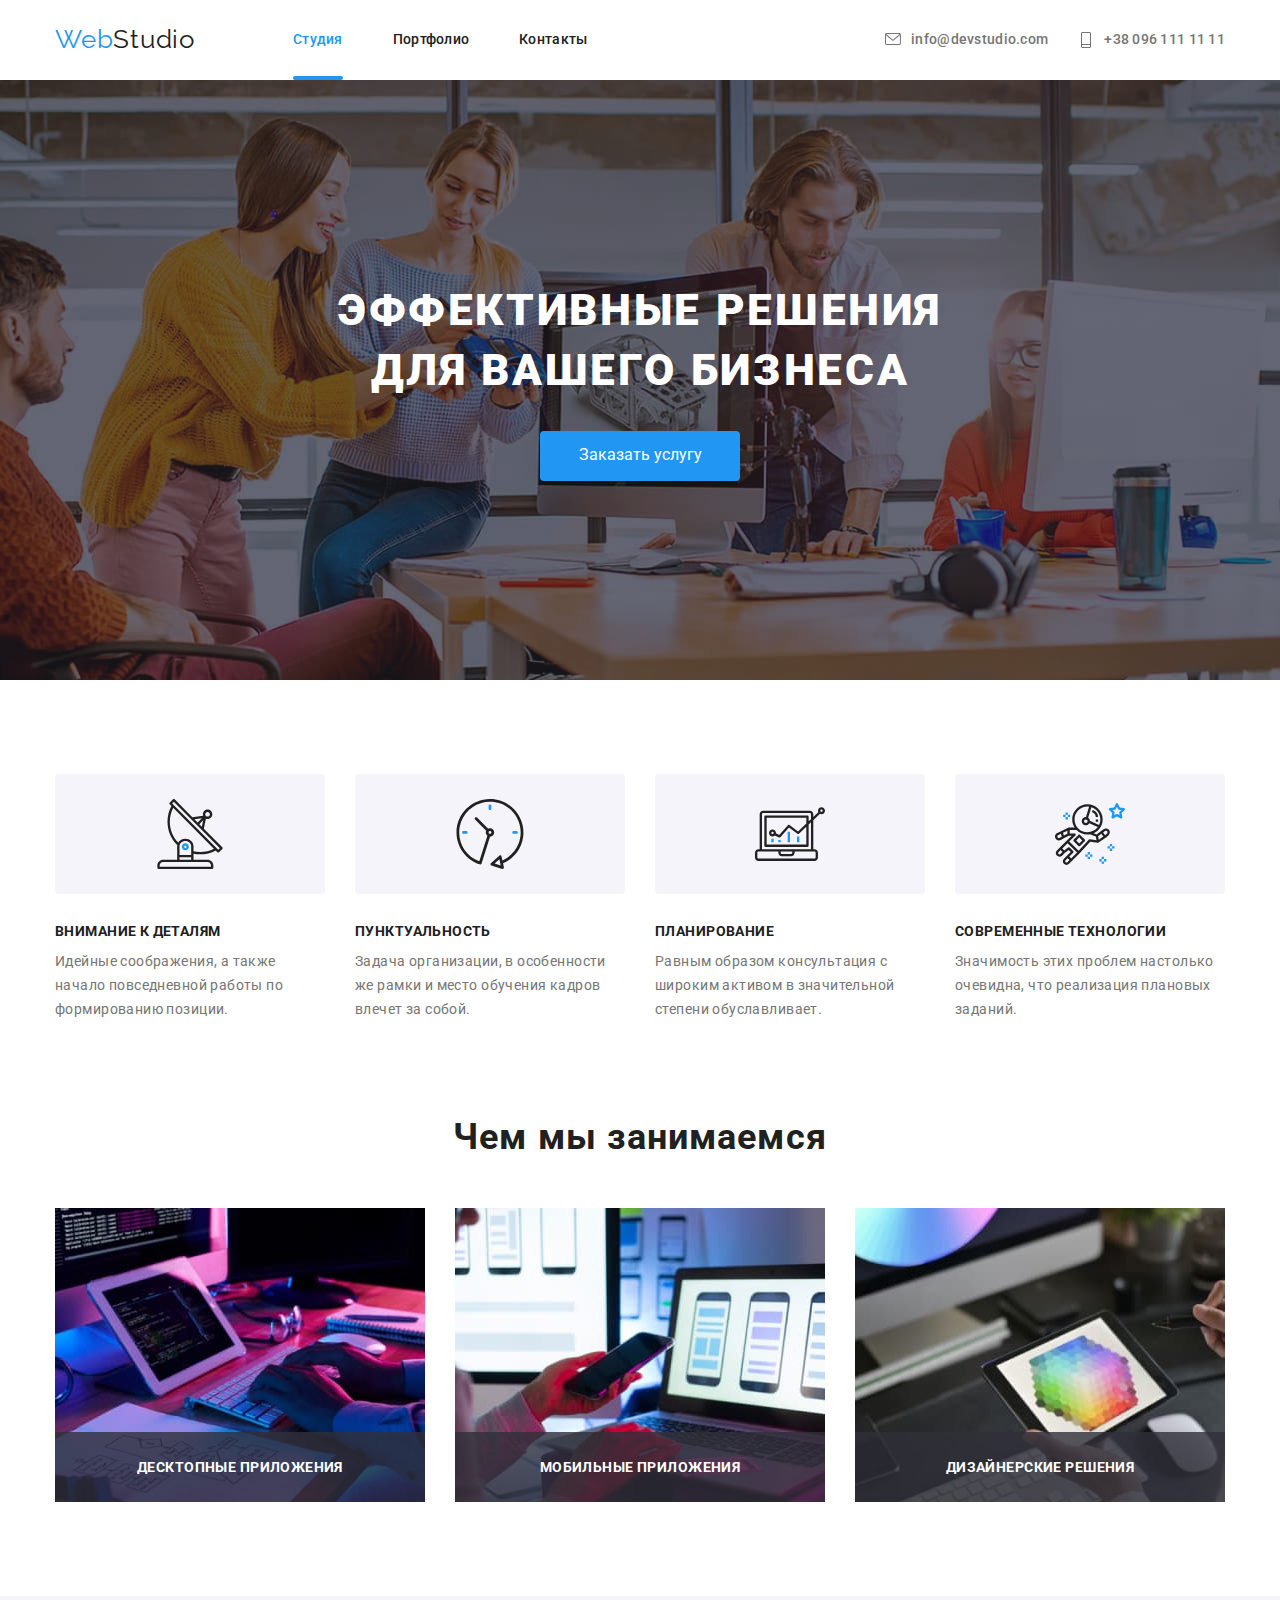
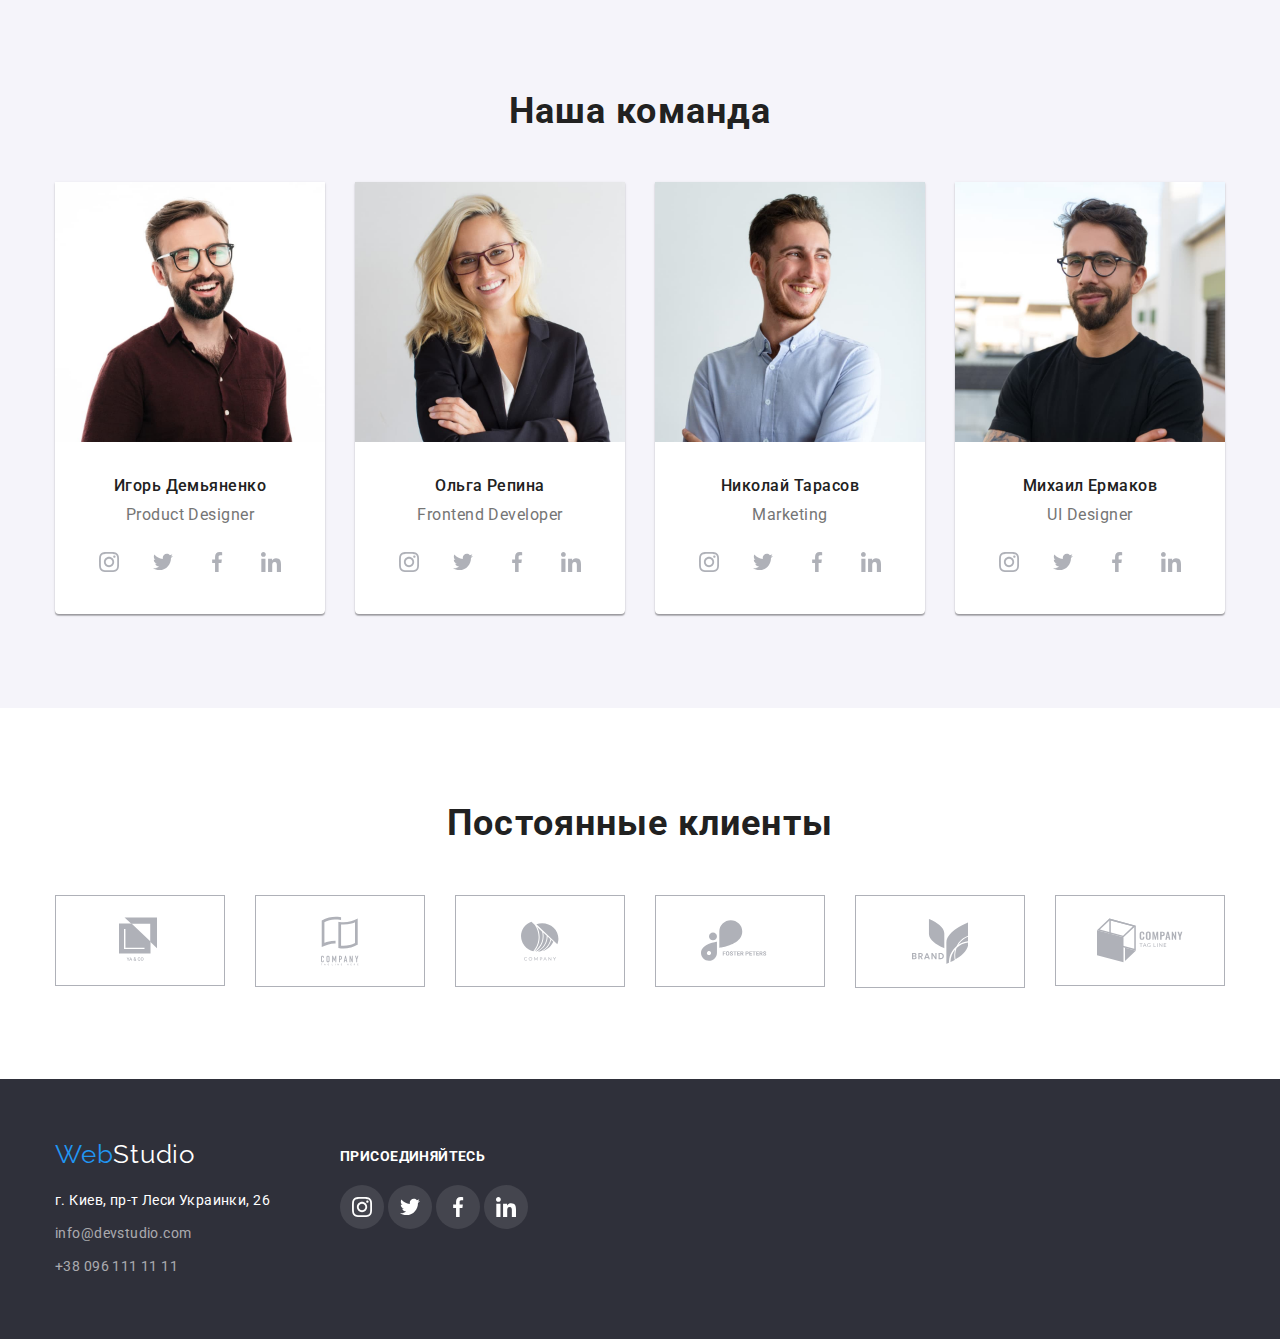
==== index.html @ 0e8fe19c "Начало." ====
<!DOCTYPE html>
<html lang="ru">
    <head>
        <meta charset="UTF-8">
        <meta name="viewport" content="width=device-width, initial-scale=1.0">
        <title>Document</title>
        <link rel="stylesheet" href="https://cdnjs.cloudflare.com/ajax/libs/modern-normalize/1.0.0/modern-normalize.min.css">
        <link rel="preconnect" href="https://fonts.gstatic.com">
        <link href="https://fonts.googleapis.com/css2?family=Raleway:wght@700&family=Roboto:wght@400;500;700;900&display=swap" rel="stylesheet">
        <link rel="stylesheet" href="css/style.css">
    </head>
    <body>
        <header class="header">
            <div class="container">
                <nav class="navigation">
                    <a class="logo" href="" lang="en">
                        <span class="start-logo">Web</span>Studio
                    </a>
                    <ul class="nav-list">
                        <li class="item"><a class="nav-page active" href="./index.html">Студия</a></li>
                        <li class="item"><a class="nav-page" href="./portfolio.html">Портфолио</a></li>
                        <li class="item"><a class="nav-page" href="">Контакты</a></li>
                    </ul>
                </nav>
                <div class="nav-contact">
                    <ul class="nav-list">
                        <li class="item-contact">
                            <a class="nav-page contact" href="mailto:info@devstudio.com">
                                <svg weight="16" height="12" class="contact-icon">
                                    <use href="./img/symbol-defs.svg#icon-email"></use>
                                </svg>
                                info@devstudio.com
                            </a>
                        </li>
                        <li class="item">
                            <a class="nav-page contact" href="tel:+380961111111">
                                <svg weight="10" height="16" class="contact-icon">
                                    <use href="./img/symbol-defs.svg#icon-tell"></use>
                                </svg>
                                +38 096 111 11 11
                            </a>
                        </li>
                    </ul>
                </div>
            </div>   
        </header>

        <main>
            <!--Герой-->
            <div class="hero">
                <div class="overlay">
                    <section class="hero-section container" > 
                            <h1 class="hero-title">Эффективные решения для вашего бизнеса</h1>
                            <button type="button" class="hero-button" data-modal-open>Заказать услугу</button>
                    </section>
                </div>
            </div>

            <!--Особенности-->
            <section class="features">
                <div class="container">
                    <h2 class="features-title">Особенности</h2>
                    <ul class="features-list">
                        <li class="features-item">
                            <div class="features-icon">
                                <svg class="icon">
                                    <use href="./img/symbol-defs.svg#icon-antenna"></use>
                                </svg>
                            </div>
                            <h3 class="features-item-title">Внимание к деталям</h3>
                            <p class="features-item-text">Идейные соображения, а также начало повседневной работы по формированию позиции.</p>
                        </li>
                        <li class="features-item">
                            <div class="features-icon">
                                <svg class="icon">
                                    <use href="./img/symbol-defs.svg#icon-clock"></use>
                                </svg>
                            </div>
                            <h3 class="features-item-title">Пунктуальность</h3>
                            <p class="features-item-text">Задача организации, в особенности же рамки и место обучения кадров влечет за собой.</p>
                        </li>
                        <li class="features-item">
                            <div class="features-icon">
                                <svg class="icon">
                                    <use href="./img/symbol-defs.svg#icon-diagram"></use>
                                </svg>
                            </div>
                            <h3 class="features-item-title">Планирование</h3>
                            <p class="features-item-text">Равным образом консультация с широким активом в значительной степени обуславливает.</p>
                        </li>
                        <li class="features-item">
                            <div class="features-icon">
                                <svg class="icon">
                                    <use href="./img/symbol-defs.svg#icon-astronaut"></use>
                                </svg>
                            </div>
                            <h3 class="features-item-title">Современные технологии</h3>
                            <p class="features-item-text">Значимость этих проблем настолько очевидна, что реализация плановых заданий.</p>
                        </li>
                    </ul>
                </div>
            </section>

            <!--Чем мы занимаемся-->
            <section class="work">
                <div class="container">
                    <h2 class="work-title title">Чем мы занимаемся</h2>
                    <ul class="work-list">
                        <li class="work-img">
                           <div class="img-list">
                                <img class="img" src="./img/gadget.jpg" alt="Планшет с клавиатурой" width="370"/>
                                <h3 class="img-text">Десктопные приложения</h3>
                           </div>
                        </li>
                        <li class="work-img">
                            <div class="img-list">
                                <img class="img" src="./img/phone.jpg" alt="Телефон" width="370"/>
                                <h3 class="img-text">Мобильные приложения</h3>
                            </div>
                        </li>
                        <li class="work-img">
                            <div class="img-list">
                                <img class="img" src="./img/gadget2.jpg" alt="Планшет" width="370">
                                <h3 class="img-text">Дизайнерские решения</h3>
                            </div>
                        </li>
                    </ul>
                </div>
            </section>

            <!--Наша команда-->
            <section class="team">
                <div class="container">
                    <h2 class="team-title title">Наша команда</h2>
                    <ul class="team-list">
                        <li class="team-item">
                            <img src="./img/Product-Designer.jpg" alt="Игорь Демьяненко" width="270">
                            <h3 class="team-item-title">Игорь Демьяненко</h3>
                            <p class="team-item-text">Product Designer</p>
                            <ul class="social-list">
                                <li class="social-item">
                                    <a class="social-link" href="">
                                        <svg class="social">
                                            <use href="./img/symbol-defs.svg#icon-instagram"></use>
                                        </svg>
                                    </a>
                                </li>
                                <li class="social-item">
                                    <a class="social-link" href="">
                                        <svg class="social">
                                            <use href="./img/symbol-defs.svg#icon-twitter"></use>
                                        </svg>
                                    </a>
                                </li>
                                <li class="social-item">
                                    <a class="social-link" href="">
                                        <svg class="social">
                                            <use href="./img/symbol-defs.svg#icon-facebook"></use>
                                        </svg>
                                    </a>
                                </li>
                                <li class="social-item">
                                    <a class="social-link" href="">
                                        <svg class="social">
                                            <use href="./img/symbol-defs.svg#icon-linkedin"></use>
                                        </svg>
                                    </a>
                                </li>
                            </ul>
                        </li>
                        <li class="team-item">
                            <img src="./img/Developer.jpg" alt="Ольга Репина" width="270">
                            <h3 class="team-item-title">Ольга Репина</h3>
                            <p class="team-item-text">Frontend Developer</p>
                            <ul class="social-list">
                                <li class="social-item">
                                    <a class="social-link" href="">
                                        <svg class="social">
                                            <use href="./img/symbol-defs.svg#icon-instagram"></use>
                                        </svg>
                                    </a>
                                </li>
                                <li class="social-item">
                                    <a class="social-link" href="">
                                        <svg class="social">
                                            <use href="./img/symbol-defs.svg#icon-twitter"></use>
                                        </svg>
                                    </a>
                                </li>
                                <li class="social-item">
                                    <a class="social-link" href="">
                                        <svg class="social">
                                            <use href="./img/symbol-defs.svg#icon-facebook"></use>
                                        </svg>
                                    </a>
                                </li>
                                <li class="social-item">
                                    <a class="social-link" href="">
                                        <svg class="social">
                                            <use href="./img/symbol-defs.svg#icon-linkedin"></use>
                                        </svg>
                                    </a>
                                </li>
                            </ul>
                        </li>
                        <li class="team-item">
                            <img src="./img/marketing.jpg" alt="Николай Тарасов" width="270">
                            <h3 class="team-item-title">Николай Тарасов</h3>
                            <p class="team-item-text">Marketing</p>
                            <ul class="social-list">
                                <li class="social-item">
                                    <a class="social-link" href="">
                                        <svg class="social">
                                            <use href="./img/symbol-defs.svg#icon-instagram"></use>
                                        </svg>
                                    </a>
                                </li>
                                <li class="social-item">
                                    <a class="social-link" href="">
                                        <svg class="social">
                                            <use href="./img/symbol-defs.svg#icon-twitter"></use>
                                        </svg>
                                    </a>
                                </li>
                                <li class="social-item">
                                    <a class="social-link" href="">
                                        <svg class="social">
                                            <use href="./img/symbol-defs.svg#icon-facebook"></use>
                                        </svg>
                                    </a>
                                </li>
                                <li class="social-item">
                                    <a class="social-link" href="">
                                        <svg class="social">
                                            <use href="./img/symbol-defs.svg#icon-linkedin"></use>
                                        </svg>
                                    </a>
                                </li>
                            </ul>
                        </li>
                        <li class="team-item">
                            <img src="./img/UI-designer.jpg" alt="Михаил Ермаков" width="270">
                            <h3 class="team-item-title">Михаил Ермаков</h3>
                            <p class="team-item-text">UI Designer</p>
                            <ul class="social-list">
                                <li class="social-item">
                                    <a class="social-link" href="">
                                        <svg class="social">
                                            <use href="./img/symbol-defs.svg#icon-instagram"></use>
                                        </svg>
                                    </a>
                                </li>
                                <li class="social-item">
                                    <a class="social-link" href="">
                                        <svg class="social">
                                            <use href="./img/symbol-defs.svg#icon-twitter"></use>
                                        </svg>
                                    </a>
                                </li>
                                <li class="social-item">
                                    <a class="social-link" href="">
                                        <svg class="social">
                                            <use href="./img/symbol-defs.svg#icon-facebook"></use>
                                        </svg>
                                    </a>
                                </li>
                                <li class="social-item">
                                    <a class="social-link" href="">
                                        <svg class="social">
                                            <use href="./img/symbol-defs.svg#icon-linkedin"></use>
                                        </svg>
                                    </a>
                                </li>
                            </ul>
                        </li>
                    </ul>
                </div>
            </section>

            <!-- Наши клиенты-->
            <section class="client">
                <div class="container">
                    <h2 class="team-title title">Постоянные клиенты</h2>
                    <ul class="client-list">
                        <li class="client-item">
                            <a class="client-link ya-co" href="">
                                <svg weight="44.27" height="49.23" class="client-icon">
                                    <use href=./img/symbol-defs.svg#icon-ya-co>
                                    </use>
                                </svg>
                            </a>
                        </li>
                        <li class="client-item">
                            <a class="client-link tag-line" href="">
                                <svg weight="40" height="52" class="client-icon">
                                    <use href=./img/symbol-defs.svg#icon-tag-line>
                                    </use>
                                </svg>
                            </a>
                        </li>
                        <li class="client-item">
                            <a class="client-link company" href="">
                                <svg weight="41" height="42.6" class="client-icon">
                                    <use href=./img/symbol-defs.svg#icon-company>
                                    </use>
                                </svg>
                            </a>
                        </li>
                        <li class="client-item">
                            <a class="client-link foster-peters" href="">
                                <svg weight="79.66" height="42.02" class="client-icon">
                                    <use href=./img/symbol-defs.svg#icon-foster-peters>
                                    </use>
                                </svg>
                            </a>
                        </li>
                        <li class="client-item">
                            <a class="client-link brand" href="">
                                <svg weight="59" height="47" class="client-icon">
                                    <use href=./img/symbol-defs.svg#icon-brand>
                                    </use>
                                </svg>
                            </a>
                        </li>
                        <li class="client-item">
                            <a class="client-link teg-company" href="">
                                <svg weight="88.48" height="45.44" class="client-icon">
                                    <use href=./img/symbol-defs.svg#icon-teg-company>
                                    </use>
                                </svg>
                            </a>
                        </li>
                    </ul>
                </div>
            </section>
        </main>
        <footer class="footer">
            <div class="container">
                <div>
                    <a class="logo footer-logo" href="" lang="en">
                        <span class="start-logo">Web</span>Studio
                    </a>
                    <address class="address">
                        <p class="address-office">г. Киев, пр-т Леси Украинки, 26</p>
                        <p class="address-contact"><a href="mailto:info@devstudio.com">info@devstudio.com</a></p>
                        <p class="address-contact"><a href="tel:+380961111111">+38 096 111 11 11</a></p>
                    </address>
                </div>
                <div class="footer-social">
                    <h3 class="footer-title">присоединяйтесь</h3>
                    <ul>
                        <li class="social-item">
                            <a class="social-link footer-link" href="">
                                <svg class="social">
                                    <use href="./img/symbol-defs.svg#icon-instagram"></use>
                                </svg>
                            </a>
                        </li>
                        <li class="social-item">
                            <a class="social-link footer-link" href="">
                                <svg class="social">
                                    <use href="./img/symbol-defs.svg#icon-twitter"></use>
                                </svg>
                            </a>
                        </li>
                        <li class="social-item">
                            <a class="social-link footer-link" href="">
                                <svg class="social">
                                    <use href="./img/symbol-defs.svg#icon-facebook"></use>
                                </svg>
                            </a>
                        </li>
                        <li class="social-item">
                            <a class="social-link footer-link" href="">
                                <svg class="social">
                                    <use href="./img/symbol-defs.svg#icon-linkedin"></use>
                                </svg>
                            </a>
                        </li>
                    </ul>
                </div>
            </div>
        </footer>

        <!--Модальное окно-->
        <div class="backdrop is-hidden" data-modal>
            <div class="modal">
                <button class="button-modal" data-modal-close>
                    <svg class="button-img">
                        <use href="./img/symbol-defs.svg#icon-close"></use>
                    </svg>
                </button>
            </div>
        </div>

        <script src="./js/modal.js"></script>

    </body>
</html>
---- css/style.css ----
:root {
    --title-text-color: #212121;
    --main-text-color: #757575;
    --accent-color:  #2196F3;
    --main-white-color: #FFFFFF;
    --address-color: #2F303A;
    --background-icon: #F5F4FA;
    --color-icon: #AFB1B8;
    --animation-duration: 250ms;
    --animation-timing: cubic-bezier(0.4, 0, 0.2, 1);
}

body {
    font-family: Roboto, sans-serif;

    background-color: var(--main-white-color);
}

a {
    text-decoration: none;
}

li {
    list-style: none;
}

button {
    font-family: inherit;
}

ul {
    margin-top: 0;
    margin-bottom: 0;
    padding-left: 0;
}

h1,
h2,
h3,
p {
    margin-top: 0;
    margin-bottom: 0;
}


.container {
    width: 1200px;
    margin: 0 auto;
    padding: 0 15px;
}

/* Навигация*/


.header > .container {
    display: flex;
    align-items: center;
    padding-top: 24px;
    padding-bottom: 25px;
}

.navigation,
.nav-list {
    display: flex;
    align-items: center;

}

.portfolio {
    border-bottom: 1px solid #ECECEC;
}

.nav-list >.item:not(:last-child) {
    margin-right: 50px;
}

.nav-contact {
    margin-left: auto;
}

.item-contact{
    margin-right: 30px;
}

.logo {
    font-family: Raleway, sans-serif;
    font-size: 26px;
    line-height: 1.19;
    color: var(--title-text-color);
    width: 145px;
    height: 31px;

    letter-spacing: 0.03em;
    margin-right: 93px;
}

.start-logo {
    color: var(--accent-color);
}

.nav-page {
    position: relative;
    font-weight: 500;
    font-size: 14px;
    line-height: 1.14;
    letter-spacing: 0.02em;
    padding-top: 32px;
    padding-bottom: 32px;
    transition: color var(--animation-duration) var(--animation-timing);

    color: var(--title-text-color);

}

.nav-page:hover,
.nav-page:focus {
    color: var(--accent-color);
    
}

.active{
    color: var(--accent-color);
}

.active::after{
    display: block;
    position: absolute;
    content: "";
    width: 100%;
    height: 4px;
    border-radius: 2px;
    bottom: -0.5px;

    background-color: var(--accent-color);
}

.contact {
    display: flex;
    align-items: center;
    padding: 0;

    color: var(--main-text-color);
}

.contact-icon{
    width: 16px;
    margin-right: 10px;
    
    fill: currentColor
}

/* герой */

.hero-section{
    text-align: center;  
}

.hero .overlay{
    max-width: 1600px;
    height: 600px;
    margin: 0 auto;
    padding-top: 200px;
    background-color: #C4C4C4;
    background-image: linear-gradient(to right, rgba(47, 48, 58, 0.4), rgba(47, 48, 58, 0.4)), url(../img/hero-img\ .jpg);
    background-size: cover;
    background-position: center;
}

.hero > .container{
    text-align: center; 
}

.hero-title{
    width: 696px;
    font-weight: 900;
    font-size: 44px;
    line-height: 1.37;
    text-align: center;
    letter-spacing: 0.06em;
    margin: 0 auto;
    text-transform: uppercase;
    
    color: var(--main-white-color);
}

.hero-button{
    background: #2196F3;
    box-shadow: 0px 4px 4px rgba(0, 0, 0, 0.15);
    border-radius: 4px;
    width: 200px;
    height: 50px;
    padding: 10px 32px;
    margin-top: 30px;
    border: 0;
    cursor: pointer;

    color: var(--main-white-color);
}

/* особенности */

.features {
    padding-top: 94px;
    padding-bottom: 94px;
}

.features-list{
    display: flex;
}

.features-list >.features-item:not(:last-child){
    margin-right: 30px;
}

.features-item {
    width: 270px;
}

.features-title{
    position: absolute;
    clip: rect(0 0 0 0);
    width: 1px;
    height: 1px;
    margin: -1px;
}

.title{
    font-size: 36px;
    line-height: 1.17;
    text-align: center;
    letter-spacing: 0.03em;

    color: var(--title-text-color);
}

.features-item-title{
    font-weight: 700;
    font-size: 14px;
    line-height: 1.14;
    letter-spacing: 0.03em;
    text-transform: uppercase;
    padding-bottom: 10px;

    color: var(--title-text-color);
    
}

.features-item-text{
    font-size: 14px;
    line-height: 1.71;
    letter-spacing: 0.03em;

    color: var(--main-text-color);
}

.features-icon{
    display: flex;
    justify-content: center;
    align-items: center;
    height: 120px;
    background-color: var(--background-icon);
    margin-bottom: 30px;
    border-radius: 4px;
    
}

.icon{
    width: 70px;
    height: 70px;
}

/* Работа*/

.work {
    padding-bottom: 94px;
}

.work-list{
    display: flex;
}

.work-title {
    padding-bottom: 50px;
}

.work-img:not(:last-child){
    margin-right: 30px;
}

.img-list{
    position: relative;
}

.img{
    display: block;
}

.img-text{
    font-weight: 700;
    font-size: 14px;
    line-height: 16px;
    text-align: center;
    letter-spacing: 0.03em;
    text-transform: uppercase;
    padding: 27px 82px;
    margin: 0;
    width: 370px;
    
    color: var(--main-white-color);
    background: rgba(47, 48, 58, 0.8);

    position: absolute;
    bottom: 0;
}

/* команда */

.team{
    background-color: #F5F4FA;
    padding-top: 94px;
    padding-bottom: 94px;
}

.team-list {
    display: flex;
    padding-top: 50px;
}

.team-item {
    background-color: var(--main-white-color);
    box-shadow: 0px 1px 3px rgba(0, 0, 0, 0.12), 0px 1px 1px rgba(0, 0, 0, 0.14), 0px 2px 1px rgba(0, 0, 0, 0.2);
    border-radius: 0px 0px 4px 4px;
}

.team-item:not(:last-child){
    margin-right: 30px;
}


.team-item-title{
    font-weight: 500;
    font-size: 16px;
    line-height: 1.19;
    text-align: center;
    letter-spacing: 0.03em;
    padding-top: 30px;
    padding-bottom: 10px;

    color: var(--title-text-color);
}

.team-item-text{
    font-size: 16px;
    line-height: 1.19;
    text-align: center;
    letter-spacing: 0.03em;

    color: var(--main-text-color);
}

.social-list{
    display: flex;
    padding: 16px 32px 30px;
   
}

.social-item{
    display: inline-flex;
    width: 44px;
    height: 44px;
    border-radius: 50px;
    background-color: rgba(255, 255, 255, 0.1);
}

.social-list{
    display: flex;
    justify-content: space-between;
    align-items: center;
}


.social-link{
    padding: 12px;
    border-radius: 50px;
    color: var(--color-icon);
    transition-property: color, background-color var(--animation-duration) var(--animation-timing);
}

.social-link:hover,
.social-link:focus {
    color: var(--main-white-color);
    background-color: var(--accent-color);
    
}

.social{
    width: 20px;
    height: 20px;
    fill: currentColor;
}

/*Наши клиенты*/

.client{
    padding: 94px 0;
}

.client-list{
    display: flex;
    justify-content: space-between;
    margin-top: 50px;
}

.client-item{
   
    width: 170px;
    height: 90px;
}

.client-link{
    border: 1px solid var(--color-icon);
    color: var(--color-icon);
    display: flex;
    justify-content: center;
    align-items: center;
    transition-property: color, border-color var(--animation-duration) var(--animation-timing);
}

.client-link:hover,
.client-link:focus {
    color: var(--accent-color);
    border-color: var(--accent-color);
}

.client-icon{
    fill: currentColor;
}



.ya-co{
    padding: 20px 63px;
}

.tag-line{
    padding: 19px 65px;
}

.company{
    padding: 24px 65px;
}

.foster-peters{
    padding: 24px 45px;
}

.brand{
    padding: 22px 56px;
}

.teg-company{
    padding: 22px 41px;
}

/* адресс */

.footer{
    background-color: var(--address-color);
    padding-top: 60px;
    padding-bottom: 60px;
}

.footer > .container{
    display: flex;
}

.footer-logo{
    color: var(--main-white-color);
    margin: 0;
}

.address-office{
    font-style: normal;
    font-size: 14px;
    line-height: 1.71;
    letter-spacing: 0.03em;
    padding-top: 20px;

    color: var(--main-white-color);
}

.address-contact{
    padding-top: 9px;
}

.address-contact a{
    font-style: normal;
    font-size: 14px;
    line-height: 1.71;
    letter-spacing: 0.03em;

    color: rgba(255, 255, 255, 0.6);
}

.footer-social{
    padding-top: 10px;
    padding-left: 70px;
}

.footer-title{
    font-weight: 700;
    font-size: 14px;
    line-height: 1.14;
    letter-spacing: 0.03em;
    text-transform: uppercase;
    margin-bottom: 20px;

    color: var(--main-white-color);
}

.footer-link{
    color: var(--main-white-color);
}

/* портфолио*/

/*кнопки*/

.project-filter {
    padding-top: 100px;
    padding-bottom: 94px;
 }
   
 .filter-list {
     display: flex;
     justify-content: center;
     margin-bottom: 50px;
 }
 
 .filter-item:not(:last-child) {
     margin-right: 8px;
 }
 

.filter-button{
    font-weight: 500;
    font-size: 16px;
    line-height: 1.63;
    text-align: center;
    letter-spacing: 0.03em;
    cursor: pointer;

    background: #F5F4FA;
    border: 0;
    border-radius: 4px;
    padding: 6px 22px;
    transition: color, background-color, box-shadow var(--animation-duration) var(--animation-timing);
    color:var(--title-text-color);
}

.filter-button:hover,
.filter-button:focus{
    background-color: var(--accent-color);
    color: var(--main-white-color);
    box-shadow: 0px 3px 1px rgba(0, 0, 0, 0.1), 0px 1px 2px rgba(0, 0, 0, 0.08), 0px 2px 2px rgba(0, 0, 0, 0.12);
}

.filter-button:active{
    color: var(--main-white-color);
}

/*проекты*/

.project-list {
    display: flex;
    flex-wrap: wrap;  
}


.project-item {
    margin-right: 30px;
    margin-bottom: 30px;  
}

.project-item > a {
    display: block;
}

.project-item:nth-child(3n) {
    margin-right: 0;
}

.project-item:nth-last-child(-n+3) {
    margin-bottom: 0;
}

.project-link{
    transition: box-shadow var(--animation-duration) var(--animation-timing);
}

.project-link:hover,
.project-link:focus {
    box-shadow: 0px 1px 1px rgba(0, 0, 0, 0.12), 0px 4px 4px rgba(0, 0, 0, 0.06), 1px 4px 6px rgba(0, 0, 0, 0.16);   
}
.project-img{
    position: relative;
    overflow: hidden;
}

.project-img .overlay{
    position: absolute;
    left: 0;
    top: 0;
    width: 100%;
    height: 100%;

    background-color: rgba(33, 150, 243, 0.9);
    transform: translateY(100%);
    transition: transform var(--animation-duration) var(--animation-timing);
}

.overlay-text{
    padding: 63px 24px;
    font-size: 18px;
    line-height: 1.56;
    letter-spacing: 0.03em;
    color: #FFFFFF;
}

.project-link:hover .overlay,
.project-link:focus .overlay{
    transform: translateY(0);
}

.project-title{
    border-right: 1px solid #EEEEEE;
    border-left: 1px solid #EEEEEE;
    border-bottom: 1px solid #EEEEEE;
    padding-left: 24px;
    padding-right: 24px;
    padding-top: 20px;
    padding-bottom: 20px;
}

.project-item-title{
    font-weight: 700;
    font-size: 18px;
    line-height: 2.00;
    letter-spacing: 0.06em;
    margin-bottom: 4px;
    

    color: var(--title-text-color);
}

.project-item-text{
    font-size: 16px;
    line-height: 1.88;
    letter-spacing: 0.03em;

    color: var(--main-text-color);
}

.backdrop{
    position: fixed;
    top: 0;
    left: 0;
    width: 100%;
    height: 100%;
    background-color: rgba(0, 0, 0, 0.2);
}

.backdrop.is-hidden{
    opacity: 0;
    pointer-events: none;
}

.modal{
    position: absolute;
    top: 50%;
    left: 50%;
    transform: translate(-50%, -50%);

    width: 528px;
    height: 581px;

    background-color: var(--main-white-color);
    box-shadow: 0px 1px 3px rgba(0, 0, 0, 0.12), 0px 1px 1px rgba(0, 0, 0, 0.14), 0px 2px 1px rgba(0, 0, 0, 0.2);
    border-radius: 4px;
}

.button-modal{
    position: absolute;
    
    top: 8px;
    right: 8px;

    padding: 0;

    display: flex;
    justify-content: center;
    border: 1px solid rgba(0, 0, 0, 0.1);
    border-radius: 50%;

    color: #000000;
}

.button-modal:hover,
.button-modal:focus{
    background-color: var(--accent-color);
    color: var(--accent-color);
}

.button-img{
    width: 30px;
    height: 30px;

    fill: currentColor;
}
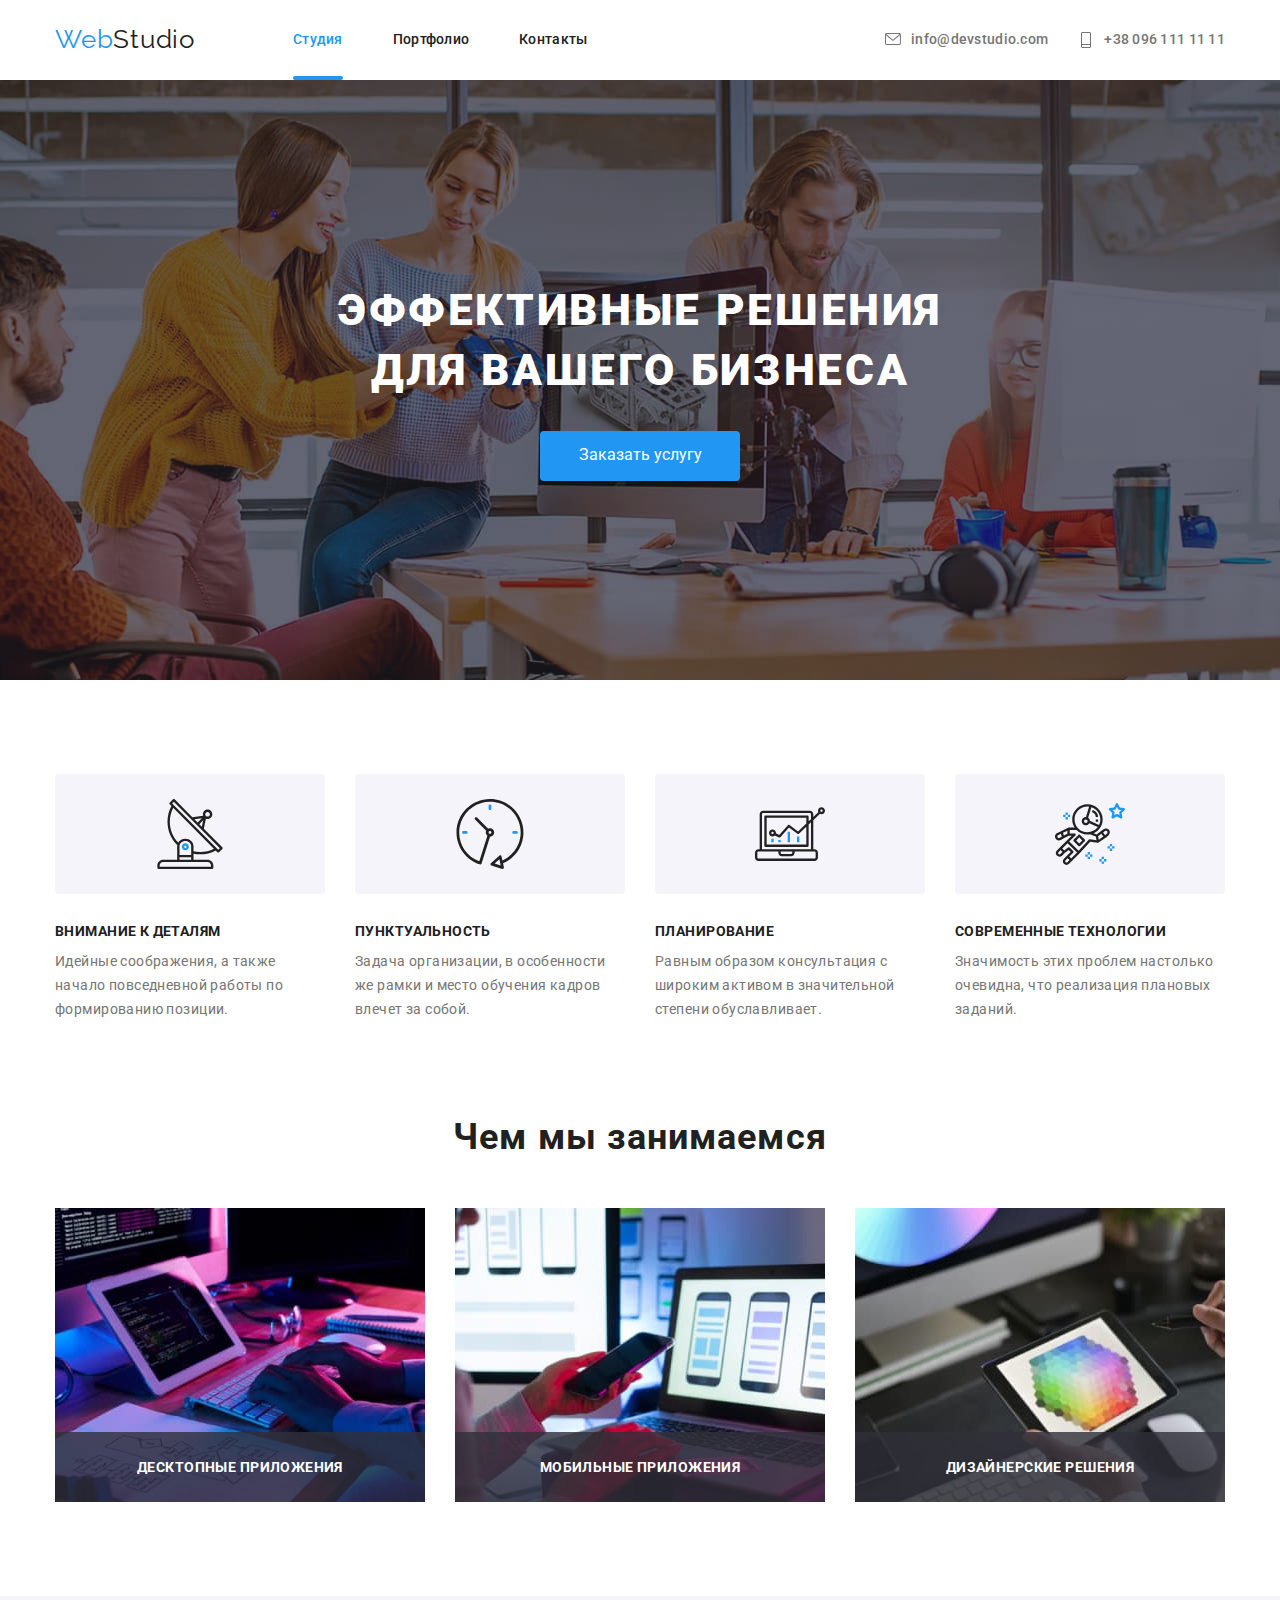
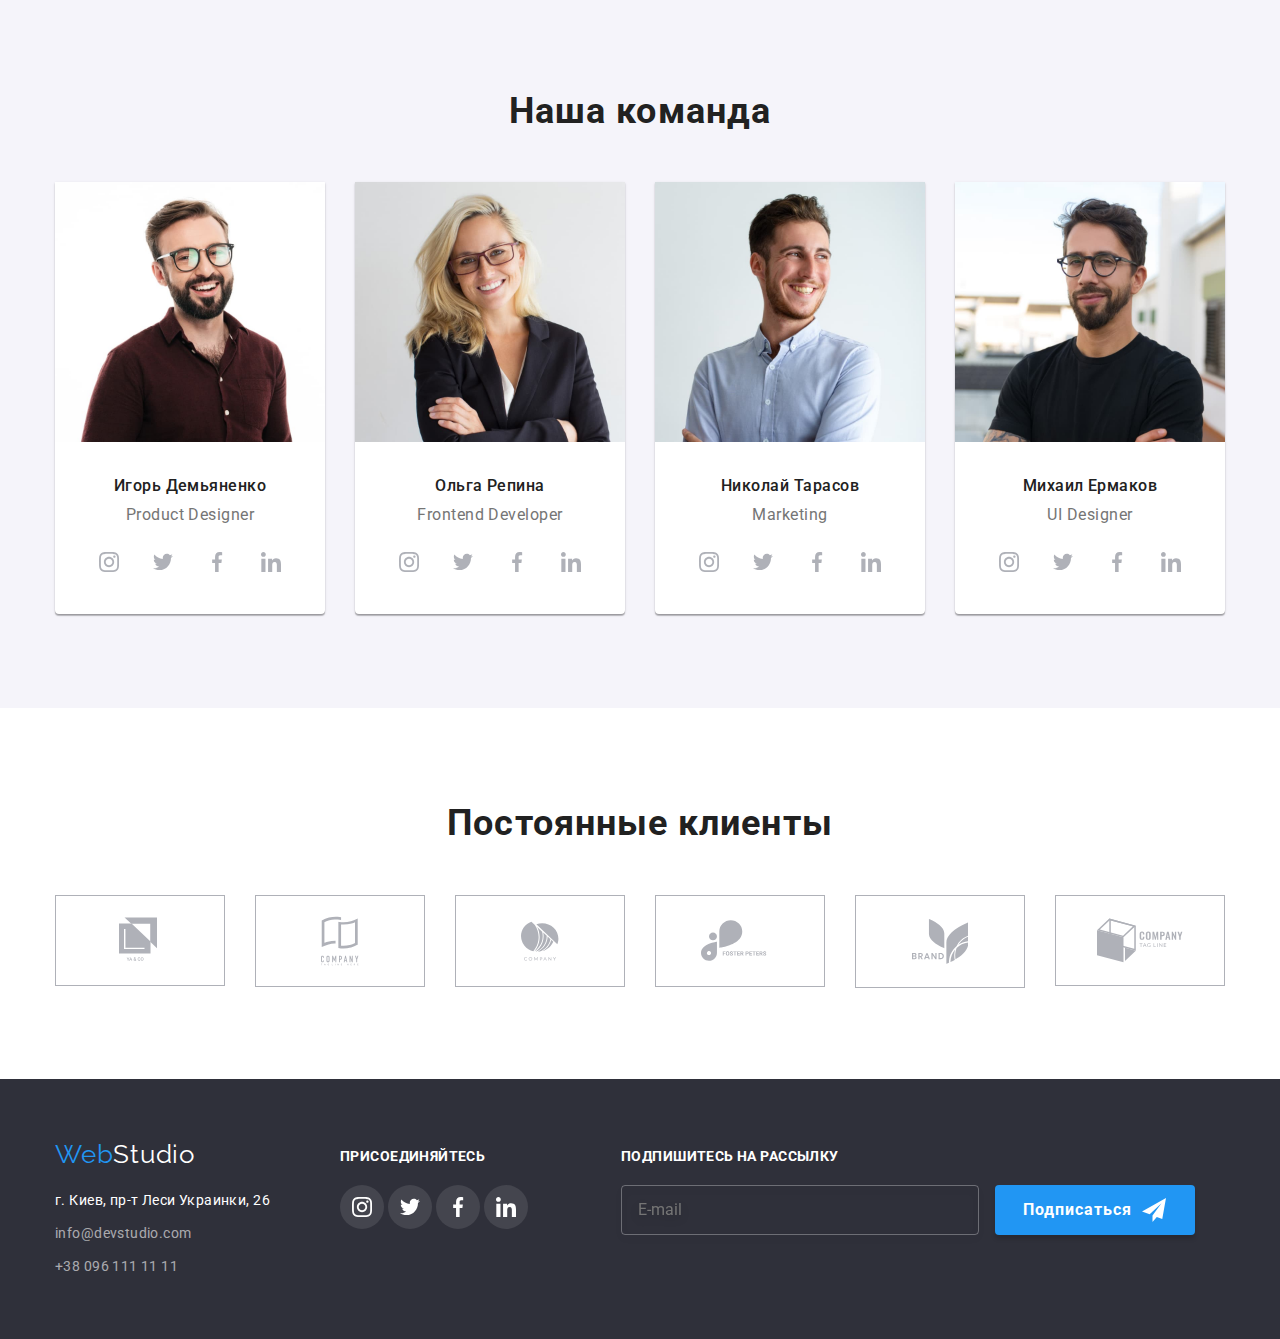
==== commit 89e9c670: "Форма в футере" ====
--- a/index.html
+++ b/index.html
@@ -334,6 +334,9 @@
                 </div>
             </section>
         </main>
+
+        <!-- подвал-->    
+
         <footer class="footer">
             <div class="container">
                 <div>
@@ -379,6 +382,20 @@
                         </li>
                     </ul>
                 </div>
+                <div class="footer-sub" >
+                    <h3 class="footer-title" >Подпишитесь на рассылку</h3>
+                    <form action="">
+                        <input type="email" name="email" placeholder="E-mail" class="footer-input" >
+                        <button type="submit" class="footer-button" >
+                            <div class="send">
+                                <span >Подписаться</span> 
+                                <svg class="send-icon" >
+                                    <use href="./img/symbol-defs.svg#icon-send"></use>
+                                </svg>
+                            </div>                           
+                    </button>
+                    </form>                            
+                </div>
             </div>
         </footer>
 
--- a/css/style.css
+++ b/css/style.css
@@ -520,6 +520,50 @@
 
 .footer-link{
     color: var(--main-white-color);
+}
+
+.footer-sub{
+    padding-top: 10px;
+    padding-left: 93px;
+}
+
+.footer-input{
+    width: 358px;
+    height: 50px;
+    background-color: transparent;
+    padding: 15px 16px;
+    border: 1px solid rgba(255, 255, 255, 0.3);
+    box-sizing: border-box;
+    filter: drop-shadow(0px 4px 4px rgba(0, 0, 0, 0.15));
+    border-radius: 4px;
+}
+
+.footer-button{
+    width: 200px;
+    background-color: var(--accent-color);
+    border: 0;
+    box-shadow: 0px 4px 4px rgba(0, 0, 0, 0.15);
+    border-radius: 4px;
+    cursor: pointer;
+    padding: 10px 28px;
+    margin-left: 12px;
+}
+
+.send{
+    display: flex;
+    align-items: center;
+    text-align: center;
+    letter-spacing: 0.06em;
+    font-weight: 700;
+    font-size: 16px;
+    line-height: 1.88;
+    color: var(--main-white-color);
+}
+
+.send-icon{
+    width: 24px;
+    height: 24px;
+    margin-left: 10px;
 }
 
 /* портфолио*/
@@ -661,6 +705,8 @@
     color: var(--main-text-color);
 }
 
+/* модалка*/
+
 .backdrop{
     position: fixed;
     top: 0;
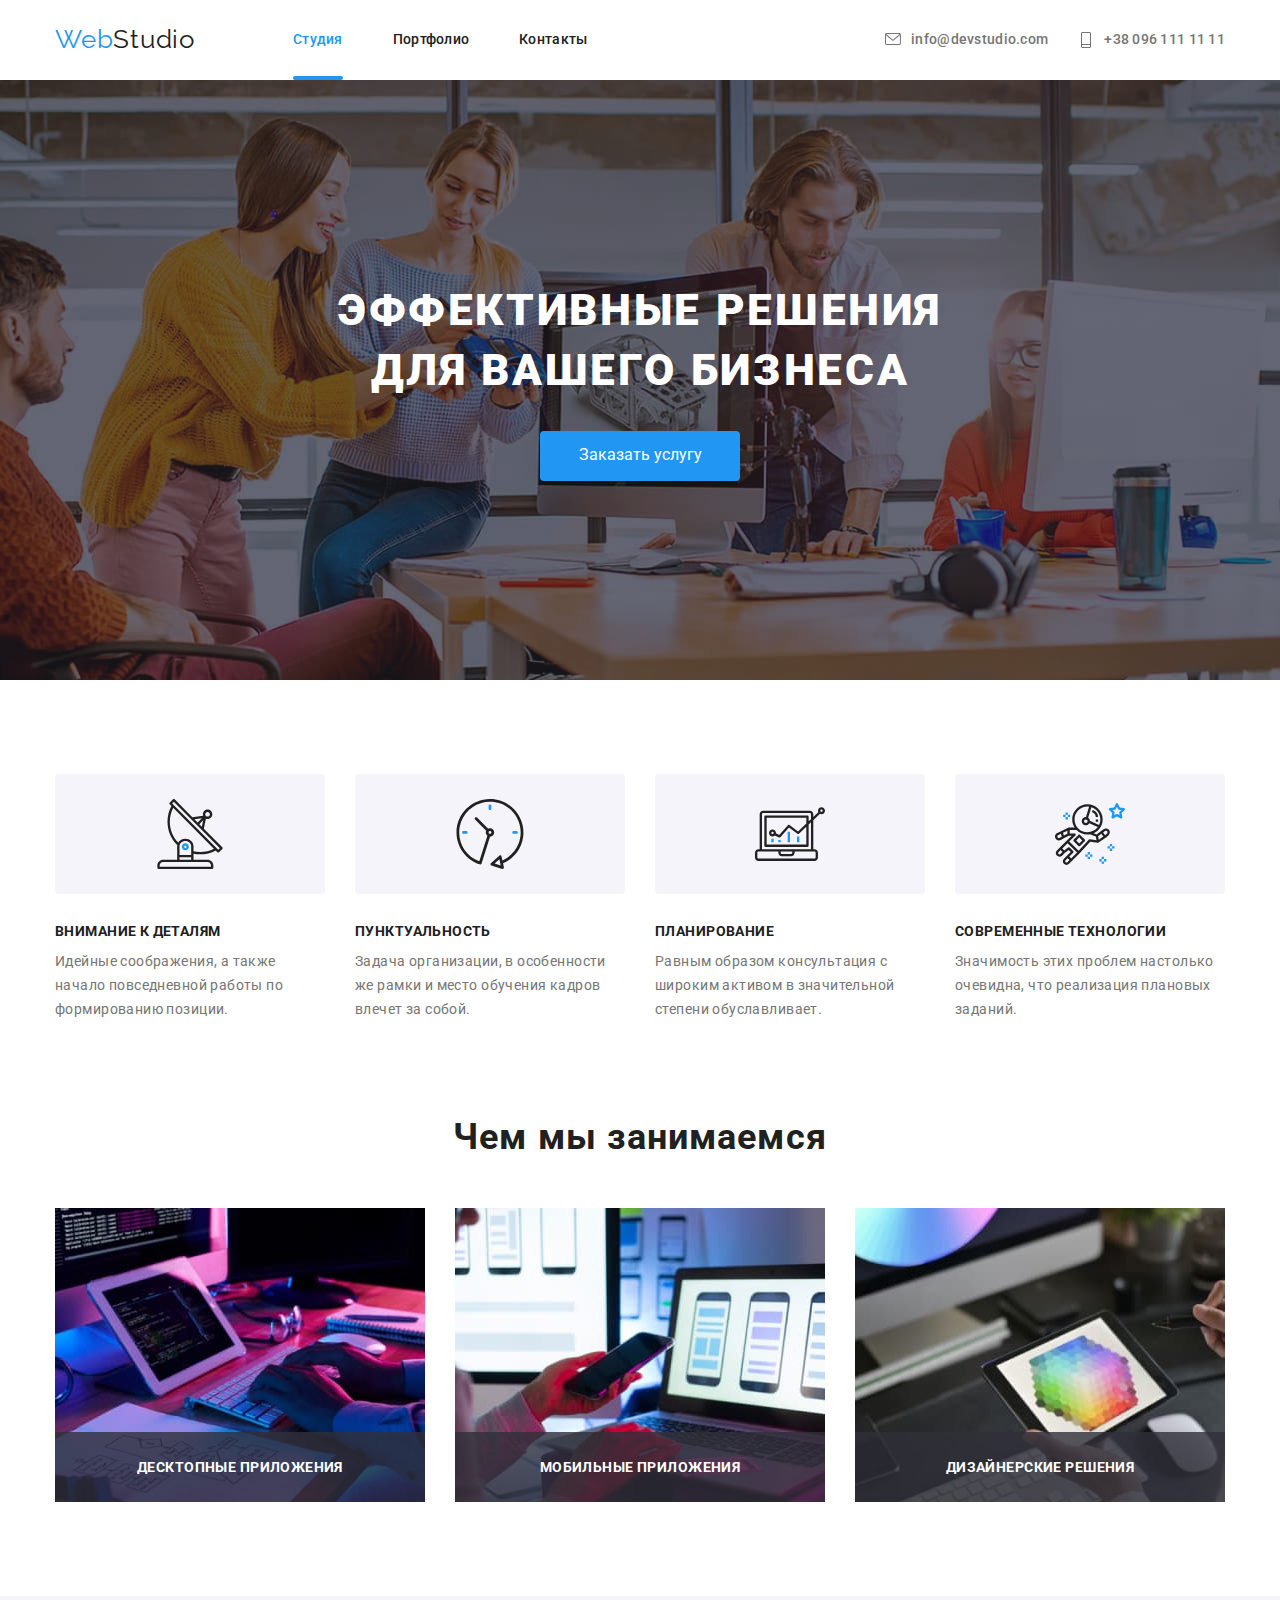
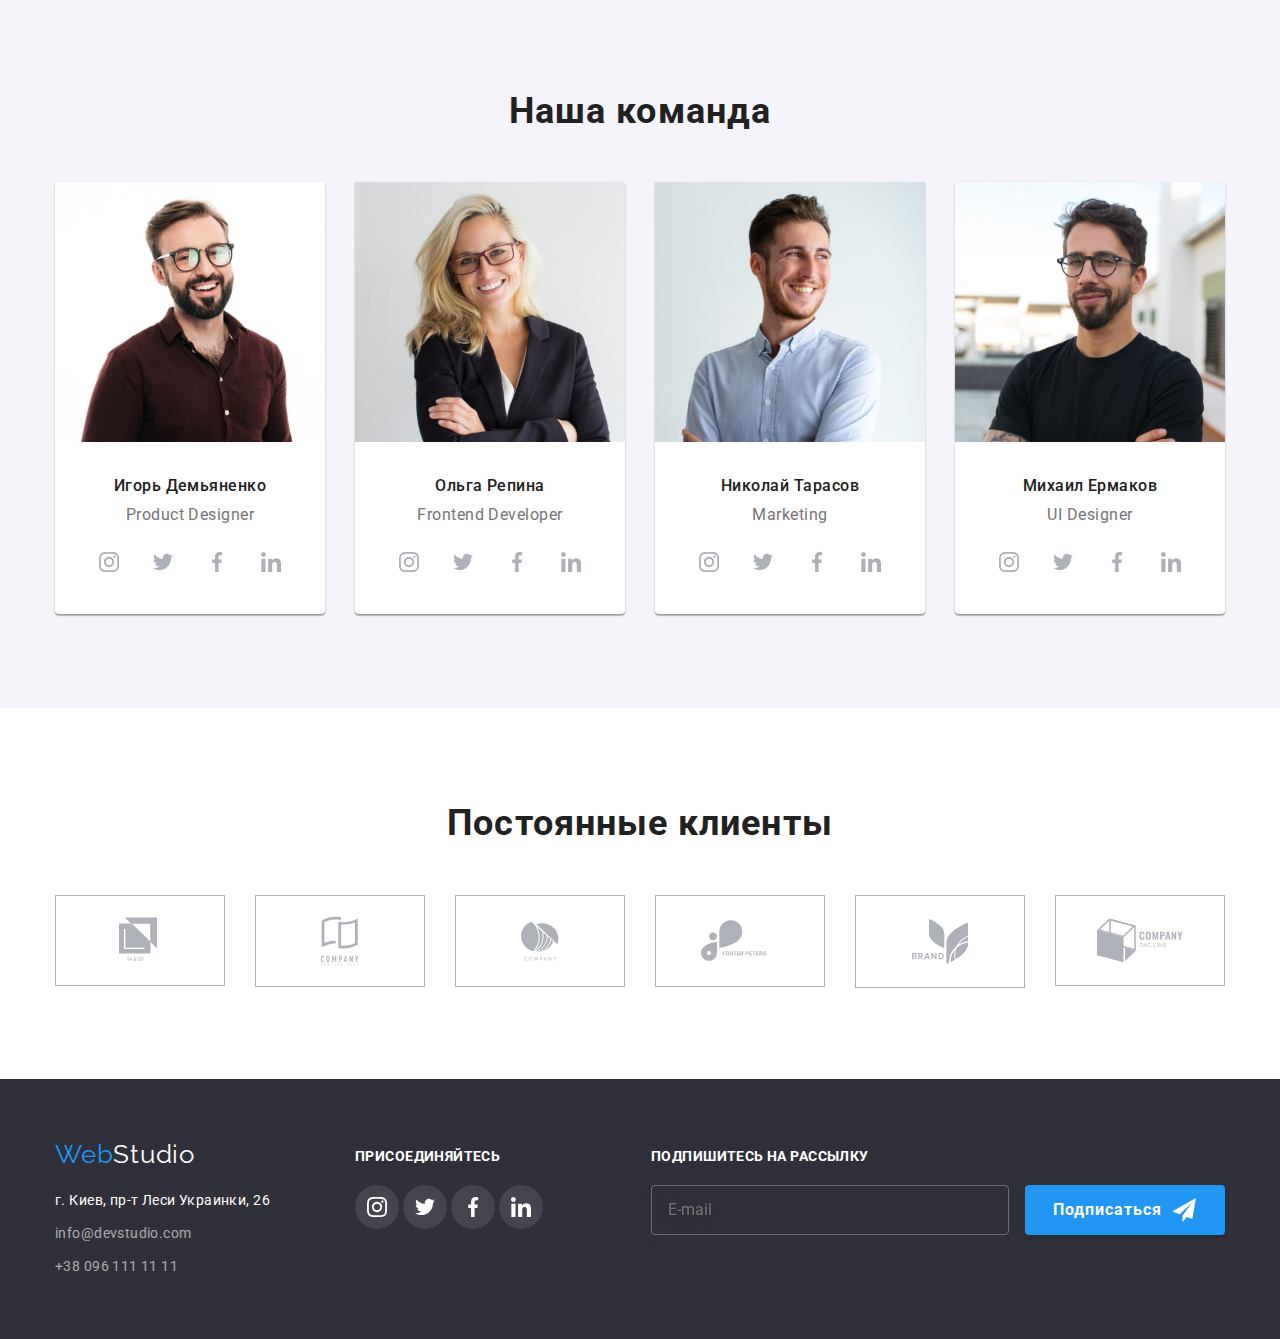
==== commit 0289b8d2: "Сделал БЕМ Студия" ====
--- a/index.html
+++ b/index.html
@@ -11,30 +11,30 @@
     </head>
     <body>
         <header class="header">
-            <div class="container">
-                <nav class="navigation">
+            <div class="container header__container">
+                <nav class="header__nav">
                     <a class="logo" href="" lang="en">
-                        <span class="start-logo">Web</span>Studio
+                        <span class="logo__text">Web</span>Studio
                     </a>
-                    <ul class="nav-list">
-                        <li class="item"><a class="nav-page active" href="./index.html">Студия</a></li>
-                        <li class="item"><a class="nav-page" href="./portfolio.html">Портфолио</a></li>
-                        <li class="item"><a class="nav-page" href="">Контакты</a></li>
+                    <ul class="header__list">
+                        <li class="header__item"><a class="header__page header__page--active" href="./index.html">Студия</a></li>
+                        <li class="header__item"><a class="header__page" href="./portfolio.html">Портфолио</a></li>
+                        <li class="header__item"><a class="header__page" href="">Контакты</a></li>
                     </ul>
                 </nav>
-                <div class="nav-contact">
-                    <ul class="nav-list">
-                        <li class="item-contact">
-                            <a class="nav-page contact" href="mailto:info@devstudio.com">
-                                <svg weight="16" height="12" class="contact-icon">
+                <div class="header__contact">
+                    <ul class="header__list">
+                        <li class="header__item-contact">
+                            <a class="header__page header__page--contact" href="mailto:info@devstudio.com">
+                                <svg weight="16" height="12" class="header__icon">
                                     <use href="./img/symbol-defs.svg#icon-email"></use>
                                 </svg>
                                 info@devstudio.com
                             </a>
                         </li>
-                        <li class="item">
-                            <a class="nav-page contact" href="tel:+380961111111">
-                                <svg weight="10" height="16" class="contact-icon">
+                        <li>
+                            <a class="header__page header__page--contact" href="tel:+380961111111">
+                                <svg weight="10" height="16" class="header__icon">
                                     <use href="./img/symbol-defs.svg#icon-tell"></use>
                                 </svg>
                                 +38 096 111 11 11
@@ -48,10 +48,10 @@
         <main>
             <!--Герой-->
             <div class="hero">
-                <div class="overlay">
-                    <section class="hero-section container" > 
-                            <h1 class="hero-title">Эффективные решения для вашего бизнеса</h1>
-                            <button type="button" class="hero-button" data-modal-open>Заказать услугу</button>
+                <div class="hero__overlay">
+                    <section class="hero__section container" > 
+                            <h1 class="hero__title">Эффективные решения для вашего бизнеса</h1>
+                            <button type="button" class="hero__button" data-modal-open>Заказать услугу</button>
                     </section>
                 </div>
             </div>
@@ -59,43 +59,43 @@
             <!--Особенности-->
             <section class="features">
                 <div class="container">
-                    <h2 class="features-title">Особенности</h2>
-                    <ul class="features-list">
-                        <li class="features-item">
-                            <div class="features-icon">
+                    <h2 class="features__title">Особенности</h2>
+                    <ul class="features__list">
+                        <li class="features__item">
+                            <div class="features__icon">
                                 <svg class="icon">
                                     <use href="./img/symbol-defs.svg#icon-antenna"></use>
                                 </svg>
                             </div>
-                            <h3 class="features-item-title">Внимание к деталям</h3>
-                            <p class="features-item-text">Идейные соображения, а также начало повседневной работы по формированию позиции.</p>
-                        </li>
-                        <li class="features-item">
-                            <div class="features-icon">
+                            <h3 class="features__item-title">Внимание к деталям</h3>
+                            <p class="features__item-text">Идейные соображения, а также начало повседневной работы по формированию позиции.</p>
+                        </li>
+                        <li class="features__item">
+                            <div class="features__icon">
                                 <svg class="icon">
                                     <use href="./img/symbol-defs.svg#icon-clock"></use>
                                 </svg>
                             </div>
-                            <h3 class="features-item-title">Пунктуальность</h3>
-                            <p class="features-item-text">Задача организации, в особенности же рамки и место обучения кадров влечет за собой.</p>
-                        </li>
-                        <li class="features-item">
-                            <div class="features-icon">
+                            <h3 class="features__item-title">Пунктуальность</h3>
+                            <p class="features__item-text">Задача организации, в особенности же рамки и место обучения кадров влечет за собой.</p>
+                        </li>
+                        <li class="features__item">
+                            <div class="features__icon">
                                 <svg class="icon">
                                     <use href="./img/symbol-defs.svg#icon-diagram"></use>
                                 </svg>
                             </div>
-                            <h3 class="features-item-title">Планирование</h3>
-                            <p class="features-item-text">Равным образом консультация с широким активом в значительной степени обуславливает.</p>
-                        </li>
-                        <li class="features-item">
-                            <div class="features-icon">
+                            <h3 class="features__item-title">Планирование</h3>
+                            <p class="features__item-text">Равным образом консультация с широким активом в значительной степени обуславливает.</p>
+                        </li>
+                        <li class="features__item">
+                            <div class="features__icon">
                                 <svg class="icon">
                                     <use href="./img/symbol-defs.svg#icon-astronaut"></use>
                                 </svg>
                             </div>
-                            <h3 class="features-item-title">Современные технологии</h3>
-                            <p class="features-item-text">Значимость этих проблем настолько очевидна, что реализация плановых заданий.</p>
+                            <h3 class="features__item-title">Современные технологии</h3>
+                            <p class="features__item-text">Значимость этих проблем настолько очевидна, что реализация плановых заданий.</p>
                         </li>
                     </ul>
                 </div>
@@ -104,24 +104,24 @@
             <!--Чем мы занимаемся-->
             <section class="work">
                 <div class="container">
-                    <h2 class="work-title title">Чем мы занимаемся</h2>
-                    <ul class="work-list">
-                        <li class="work-img">
-                           <div class="img-list">
-                                <img class="img" src="./img/gadget.jpg" alt="Планшет с клавиатурой" width="370"/>
-                                <h3 class="img-text">Десктопные приложения</h3>
+                    <h2 class="title">Чем мы занимаемся</h2>
+                    <ul class="work__list">
+                        <li class="work__item">
+                           <div class="work__list">
+                                <img class="work__img" src="./img/gadget.jpg" alt="Планшет с клавиатурой" width="370"/>
+                                <h3 class="work__text">Десктопные приложения</h3>
                            </div>
                         </li>
-                        <li class="work-img">
-                            <div class="img-list">
-                                <img class="img" src="./img/phone.jpg" alt="Телефон" width="370"/>
-                                <h3 class="img-text">Мобильные приложения</h3>
-                            </div>
-                        </li>
-                        <li class="work-img">
-                            <div class="img-list">
-                                <img class="img" src="./img/gadget2.jpg" alt="Планшет" width="370">
-                                <h3 class="img-text">Дизайнерские решения</h3>
+                        <li class="work__item">
+                            <div class="work__list">
+                                <img class="work__img" src="./img/phone.jpg" alt="Телефон" width="370"/>
+                                <h3 class="work__text">Мобильные приложения</h3>
+                            </div>
+                        </li>
+                        <li class="work__item">
+                            <div class="work__list">
+                                <img class="work__img" src="./img/gadget2.jpg" alt="Планшет" width="370">
+                                <h3 class="work__text">Дизайнерские решения</h3>
                             </div>
                         </li>
                     </ul>
@@ -131,142 +131,142 @@
             <!--Наша команда-->
             <section class="team">
                 <div class="container">
-                    <h2 class="team-title title">Наша команда</h2>
-                    <ul class="team-list">
-                        <li class="team-item">
+                    <h2 class="title">Наша команда</h2>
+                    <ul class="team__list">
+                        <li class="team__item">
                             <img src="./img/Product-Designer.jpg" alt="Игорь Демьяненко" width="270">
-                            <h3 class="team-item-title">Игорь Демьяненко</h3>
-                            <p class="team-item-text">Product Designer</p>
-                            <ul class="social-list">
-                                <li class="social-item">
-                                    <a class="social-link" href="">
-                                        <svg class="social">
+                            <h3 class="team__item-title">Игорь Демьяненко</h3>
+                            <p class="team__item-text">Product Designer</p>
+                            <ul class="social">
+                                <li class="social__item">
+                                    <a class="social__link" href="">
+                                        <svg class="social__img">
                                             <use href="./img/symbol-defs.svg#icon-instagram"></use>
                                         </svg>
                                     </a>
                                 </li>
-                                <li class="social-item">
-                                    <a class="social-link" href="">
-                                        <svg class="social">
+                                <li class="social__item">
+                                    <a class="social__link" href="">
+                                        <svg class="social__img">
                                             <use href="./img/symbol-defs.svg#icon-twitter"></use>
                                         </svg>
                                     </a>
                                 </li>
-                                <li class="social-item">
-                                    <a class="social-link" href="">
-                                        <svg class="social">
+                                <li class="social__item">
+                                    <a class="social__link" href="">
+                                        <svg class="social__img">
                                             <use href="./img/symbol-defs.svg#icon-facebook"></use>
                                         </svg>
                                     </a>
                                 </li>
-                                <li class="social-item">
-                                    <a class="social-link" href="">
-                                        <svg class="social">
+                                <li class="social__item">
+                                    <a class="social__link" href="">
+                                        <svg class="social__img">
                                             <use href="./img/symbol-defs.svg#icon-linkedin"></use>
                                         </svg>
                                     </a>
                                 </li>
                             </ul>
                         </li>
-                        <li class="team-item">
+                        <li class="team__item">
                             <img src="./img/Developer.jpg" alt="Ольга Репина" width="270">
-                            <h3 class="team-item-title">Ольга Репина</h3>
-                            <p class="team-item-text">Frontend Developer</p>
-                            <ul class="social-list">
-                                <li class="social-item">
-                                    <a class="social-link" href="">
-                                        <svg class="social">
+                            <h3 class="team__item-title">Ольга Репина</h3>
+                            <p class="team__item-text">Frontend Developer</p>
+                            <ul class="social">
+                                <li class="social__item">
+                                    <a class="social__link" href="">
+                                        <svg class="social__img">
                                             <use href="./img/symbol-defs.svg#icon-instagram"></use>
                                         </svg>
                                     </a>
                                 </li>
-                                <li class="social-item">
-                                    <a class="social-link" href="">
-                                        <svg class="social">
+                                <li class="social__item">
+                                    <a class="social__link" href="">
+                                        <svg class="social__img">
                                             <use href="./img/symbol-defs.svg#icon-twitter"></use>
                                         </svg>
                                     </a>
                                 </li>
-                                <li class="social-item">
-                                    <a class="social-link" href="">
-                                        <svg class="social">
+                                <li class="social__item">
+                                    <a class="social__link" href="">
+                                        <svg class="social__img">
                                             <use href="./img/symbol-defs.svg#icon-facebook"></use>
                                         </svg>
                                     </a>
                                 </li>
-                                <li class="social-item">
-                                    <a class="social-link" href="">
-                                        <svg class="social">
+                                <li class="social__item">
+                                    <a class="social__link" href="">
+                                        <svg class="social__img">
                                             <use href="./img/symbol-defs.svg#icon-linkedin"></use>
                                         </svg>
                                     </a>
                                 </li>
                             </ul>
                         </li>
-                        <li class="team-item">
+                        <li class="team__item">
                             <img src="./img/marketing.jpg" alt="Николай Тарасов" width="270">
-                            <h3 class="team-item-title">Николай Тарасов</h3>
-                            <p class="team-item-text">Marketing</p>
-                            <ul class="social-list">
-                                <li class="social-item">
-                                    <a class="social-link" href="">
-                                        <svg class="social">
+                            <h3 class="team__item-title">Николай Тарасов</h3>
+                            <p class="team__item-text">Marketing</p>
+                            <ul class="social">
+                                <li class="social__item">
+                                    <a class="social__link" href="">
+                                        <svg class="social__img">
                                             <use href="./img/symbol-defs.svg#icon-instagram"></use>
                                         </svg>
                                     </a>
                                 </li>
-                                <li class="social-item">
-                                    <a class="social-link" href="">
-                                        <svg class="social">
+                                <li class="social__item">
+                                    <a class="social__link" href="">
+                                        <svg class="social__img">
                                             <use href="./img/symbol-defs.svg#icon-twitter"></use>
                                         </svg>
                                     </a>
                                 </li>
-                                <li class="social-item">
-                                    <a class="social-link" href="">
-                                        <svg class="social">
+                                <li class="social__item">
+                                    <a class="social__link" href="">
+                                        <svg class="social__img">
                                             <use href="./img/symbol-defs.svg#icon-facebook"></use>
                                         </svg>
                                     </a>
                                 </li>
-                                <li class="social-item">
-                                    <a class="social-link" href="">
-                                        <svg class="social">
+                                <li class="social__item">
+                                    <a class="social__link" href="">
+                                        <svg class="social__img">
                                             <use href="./img/symbol-defs.svg#icon-linkedin"></use>
                                         </svg>
                                     </a>
                                 </li>
                             </ul>
                         </li>
-                        <li class="team-item">
+                        <li class="team__item">
                             <img src="./img/UI-designer.jpg" alt="Михаил Ермаков" width="270">
-                            <h3 class="team-item-title">Михаил Ермаков</h3>
-                            <p class="team-item-text">UI Designer</p>
-                            <ul class="social-list">
-                                <li class="social-item">
-                                    <a class="social-link" href="">
-                                        <svg class="social">
+                            <h3 class="team__item-title">Михаил Ермаков</h3>
+                            <p class="team__item-text">UI Designer</p>
+                            <ul class="social">
+                                <li class="social__item">
+                                    <a class="social__link" href="">
+                                        <svg class="social__img">
                                             <use href="./img/symbol-defs.svg#icon-instagram"></use>
                                         </svg>
                                     </a>
                                 </li>
-                                <li class="social-item">
-                                    <a class="social-link" href="">
-                                        <svg class="social">
+                                <li class="social__item">
+                                    <a class="social__link" href="">
+                                        <svg class="social__img">
                                             <use href="./img/symbol-defs.svg#icon-twitter"></use>
                                         </svg>
                                     </a>
                                 </li>
-                                <li class="social-item">
-                                    <a class="social-link" href="">
-                                        <svg class="social">
+                                <li class="social__item">
+                                    <a class="social__link" href="">
+                                        <svg class="social__img">
                                             <use href="./img/symbol-defs.svg#icon-facebook"></use>
                                         </svg>
                                     </a>
                                 </li>
-                                <li class="social-item">
-                                    <a class="social-link" href="">
-                                        <svg class="social">
+                                <li class="social__item">
+                                    <a class="social__link" href="">
+                                        <svg class="social__img">
                                             <use href="./img/symbol-defs.svg#icon-linkedin"></use>
                                         </svg>
                                     </a>
@@ -280,51 +280,51 @@
             <!-- Наши клиенты-->
             <section class="client">
                 <div class="container">
-                    <h2 class="team-title title">Постоянные клиенты</h2>
-                    <ul class="client-list">
-                        <li class="client-item">
-                            <a class="client-link ya-co" href="">
-                                <svg weight="44.27" height="49.23" class="client-icon">
+                    <h2 class="title">Постоянные клиенты</h2>
+                    <ul class="client__list">
+                        <li class="client__item">
+                            <a class="client__link client__link--ya-co" href="">
+                                <svg weight="44.27" height="49.23" class="client__icon">
                                     <use href=./img/symbol-defs.svg#icon-ya-co>
                                     </use>
                                 </svg>
                             </a>
                         </li>
-                        <li class="client-item">
-                            <a class="client-link tag-line" href="">
-                                <svg weight="40" height="52" class="client-icon">
+                        <li class="client__item">
+                            <a class="client__link client__link--tag-line" href="">
+                                <svg weight="40" height="52" class="client__icon">
                                     <use href=./img/symbol-defs.svg#icon-tag-line>
                                     </use>
                                 </svg>
                             </a>
                         </li>
-                        <li class="client-item">
-                            <a class="client-link company" href="">
-                                <svg weight="41" height="42.6" class="client-icon">
+                        <li class="client__item">
+                            <a class="client__link client__link--company" href="">
+                                <svg weight="41" height="42.6" class="client__icon">
                                     <use href=./img/symbol-defs.svg#icon-company>
                                     </use>
                                 </svg>
                             </a>
                         </li>
-                        <li class="client-item">
-                            <a class="client-link foster-peters" href="">
-                                <svg weight="79.66" height="42.02" class="client-icon">
+                        <li class="client__item">
+                            <a class="client__link client__link--foster-peters" href="">
+                                <svg weight="79.66" height="42.02" class="client__icon">
                                     <use href=./img/symbol-defs.svg#icon-foster-peters>
                                     </use>
                                 </svg>
                             </a>
                         </li>
-                        <li class="client-item">
-                            <a class="client-link brand" href="">
-                                <svg weight="59" height="47" class="client-icon">
+                        <li class="client__item">
+                            <a class="client__link client__link--brand" href="">
+                                <svg weight="59" height="47" class="client__icon">
                                     <use href=./img/symbol-defs.svg#icon-brand>
                                     </use>
                                 </svg>
                             </a>
                         </li>
-                        <li class="client-item">
-                            <a class="client-link teg-company" href="">
-                                <svg weight="88.48" height="45.44" class="client-icon">
+                        <li class="client__item">
+                            <a class="client__link client__link--teg-company" href="">
+                                <svg weight="88.48" height="45.44" class="client__icon">
                                     <use href=./img/symbol-defs.svg#icon-teg-company>
                                     </use>
                                 </svg>
@@ -338,58 +338,58 @@
         <!-- подвал-->    
 
         <footer class="footer">
-            <div class="container">
+            <div class="container footer__container">
                 <div>
-                    <a class="logo footer-logo" href="" lang="en">
-                        <span class="start-logo">Web</span>Studio
+                    <a class="logo logo__footer-logo" href="" lang="en">
+                        <span class="logo__text">Web</span>Studio
                     </a>
-                    <address class="address">
-                        <p class="address-office">г. Киев, пр-т Леси Украинки, 26</p>
-                        <p class="address-contact"><a href="mailto:info@devstudio.com">info@devstudio.com</a></p>
-                        <p class="address-contact"><a href="tel:+380961111111">+38 096 111 11 11</a></p>
+                    <address class="footer__address">
+                        <p class="footer__address-office">г. Киев, пр-т Леси Украинки, 26</p>
+                        <p class="footer__address-contact"><a href="mailto:info@devstudio.com">info@devstudio.com</a></p>
+                        <p class="footer__address-contact"><a href="tel:+380961111111">+38 096 111 11 11</a></p>
                     </address>
                 </div>
-                <div class="footer-social">
-                    <h3 class="footer-title">присоединяйтесь</h3>
+                <div class="footer__social">
+                    <h3 class="footer__title">присоединяйтесь</h3>
                     <ul>
-                        <li class="social-item">
-                            <a class="social-link footer-link" href="">
-                                <svg class="social">
+                        <li class="social__item">
+                            <a class="social__link social__footer-link" href="">
+                                <svg class="social__img">
                                     <use href="./img/symbol-defs.svg#icon-instagram"></use>
                                 </svg>
                             </a>
                         </li>
-                        <li class="social-item">
-                            <a class="social-link footer-link" href="">
-                                <svg class="social">
+                        <li class="social__item">
+                            <a class="social__link social__footer-link" href="">
+                                <svg class="social__img">
                                     <use href="./img/symbol-defs.svg#icon-twitter"></use>
                                 </svg>
                             </a>
                         </li>
-                        <li class="social-item">
-                            <a class="social-link footer-link" href="">
-                                <svg class="social">
+                        <li class="social__item">
+                            <a class="social__link social__footer-link" href="">
+                                <svg class="social__img">
                                     <use href="./img/symbol-defs.svg#icon-facebook"></use>
                                 </svg>
                             </a>
                         </li>
-                        <li class="social-item">
-                            <a class="social-link footer-link" href="">
-                                <svg class="social">
+                        <li class="social__item">
+                            <a class="social__link social__footer-link" href="">
+                                <svg class="social__img">
                                     <use href="./img/symbol-defs.svg#icon-linkedin"></use>
                                 </svg>
                             </a>
                         </li>
                     </ul>
                 </div>
-                <div class="footer-sub" >
-                    <h3 class="footer-title" >Подпишитесь на рассылку</h3>
+                <div class="footer__sub" >
+                    <h3 class="footer__title" >Подпишитесь на рассылку</h3>
                     <form action="">
-                        <input type="email" name="email" placeholder="E-mail" class="footer-input" >
-                        <button type="submit" class="footer-button" >
-                            <div class="send">
+                        <input type="email" name="email" placeholder="E-mail" class="footer__input" >
+                        <button type="submit" class="footer__button" >
+                            <div class="footer__button-send">
                                 <span >Подписаться</span> 
-                                <svg class="send-icon" >
+                                <svg class="footer__send-icon" >
                                     <use href="./img/symbol-defs.svg#icon-send"></use>
                                 </svg>
                             </div>                           
@@ -407,7 +407,54 @@
                         <use href="./img/symbol-defs.svg#icon-close"></use>
                     </svg>
                 </button>
+                <div>
+                    <h3 class="modal-title" >Оставьте свои данные, мы вам перезвоним</h3>
+                    <form action="">
+                        <label class="form-field">
+                            <span class="form-text">Имя</span> 
+                            <div class="field">
+                                <input type="text" name="name" class="modal-input">
+                                <svg class="form-img">
+                                    <use href="./img/symbol-defs.svg#icon-person"></use>
+                                </svg>
+                            </div>                            
+                        </label>
+                        <label class="form-field">
+                            <span class="form-text">Телефон</span> 
+                            <div class="field">
+                                <input type="text" name="phone" class="modal-input">
+                                <svg class="form-img">
+                                    <use href="./img/symbol-defs.svg#icon-phone"></use>
+                                </svg>
+                            </div>                            
+                        </label>
+                        <label class="form-field">
+                            <span class="form-text">Почта</span> 
+                            <div class="field">
+                                <input type="text" name="email" class="modal-input">
+                                <svg class="form-img">
+                                    <use href="./img/symbol-defs.svg#icon-email-form"></use>
+                                </svg>
+                            </div>                            
+                        </label>
+                        <label for="" class="form-field comment">
+                            <span class="form-text">Комментарий</span>
+                            <textarea name="comment" id="" class="textarea form-text" placeholder="Введите текст"></textarea>                                                      
+                        </label>
+                        <div class="contract">                            
+                            <input type="checkbox" name="agree" id="contract-check" class="old-checkbox">
+                            <label for="contract-check">
+                                <span class="contract-text">
+                                        Соглашаюсь с рассылкой и принимаю
+                                </span>                                                                                
+                            </label>
+                            <a href="">Условия договора</a> 
+                        </div>
+                        <button type="submit" class="form-button">Отправить</button>                     
+                    </form>
+                </div>
             </div>
+            
         </div>
 
         <script src="./js/modal.js"></script>
--- a/css/style.css
+++ b/css/style.css
@@ -49,37 +49,32 @@
     padding: 0 15px;
 }
 
+.title{
+    font-size: 36px;
+    line-height: 1.17;
+    text-align: center;
+    letter-spacing: 0.03em;
+
+    color: var(--title-text-color);
+
+    padding-bottom: 50px;
+}
+
 /* Навигация*/
 
 
-.header > .container {
+.header__container {
     display: flex;
     align-items: center;
     padding-top: 24px;
     padding-bottom: 25px;
 }
 
-.navigation,
-.nav-list {
+.header__nav,
+.header__list {
     display: flex;
     align-items: center;
 
-}
-
-.portfolio {
-    border-bottom: 1px solid #ECECEC;
-}
-
-.nav-list >.item:not(:last-child) {
-    margin-right: 50px;
-}
-
-.nav-contact {
-    margin-left: auto;
-}
-
-.item-contact{
-    margin-right: 30px;
 }
 
 .logo {
@@ -94,11 +89,27 @@
     margin-right: 93px;
 }
 
-.start-logo {
+.logo__text {
     color: var(--accent-color);
 }
 
-.nav-page {
+.header__portfolio {
+    border-bottom: 1px solid #ECECEC;
+}
+
+.header__item:not(:last-child) {
+    margin-right: 50px;
+}
+
+.header__contact {
+    margin-left: auto;
+}
+
+.header__item-contact{
+    margin-right: 30px;
+}
+
+.header__page {
     position: relative;
     font-weight: 500;
     font-size: 14px;
@@ -112,17 +123,17 @@
 
 }
 
-.nav-page:hover,
-.nav-page:focus {
+.header__page:hover,
+.header__page:focus {
     color: var(--accent-color);
     
 }
 
-.active{
+.header__page--active{
     color: var(--accent-color);
 }
 
-.active::after{
+.header__page--active::after{
     display: block;
     position: absolute;
     content: "";
@@ -134,7 +145,7 @@
     background-color: var(--accent-color);
 }
 
-.contact {
+.header__page--contact {
     display: flex;
     align-items: center;
     padding: 0;
@@ -142,7 +153,7 @@
     color: var(--main-text-color);
 }
 
-.contact-icon{
+.header__icon{
     width: 16px;
     margin-right: 10px;
     
@@ -151,11 +162,11 @@
 
 /* герой */
 
-.hero-section{
+.hero__section{
     text-align: center;  
 }
 
-.hero .overlay{
+.hero__overlay{
     max-width: 1600px;
     height: 600px;
     margin: 0 auto;
@@ -166,11 +177,7 @@
     background-position: center;
 }
 
-.hero > .container{
-    text-align: center; 
-}
-
-.hero-title{
+.hero__title{
     width: 696px;
     font-weight: 900;
     font-size: 44px;
@@ -183,7 +190,7 @@
     color: var(--main-white-color);
 }
 
-.hero-button{
+.hero__button{
     background: #2196F3;
     box-shadow: 0px 4px 4px rgba(0, 0, 0, 0.15);
     border-radius: 4px;
@@ -204,19 +211,7 @@
     padding-bottom: 94px;
 }
 
-.features-list{
-    display: flex;
-}
-
-.features-list >.features-item:not(:last-child){
-    margin-right: 30px;
-}
-
-.features-item {
-    width: 270px;
-}
-
-.features-title{
+.features__title{
     position: absolute;
     clip: rect(0 0 0 0);
     width: 1px;
@@ -224,44 +219,46 @@
     margin: -1px;
 }
 
-.title{
-    font-size: 36px;
-    line-height: 1.17;
-    text-align: center;
-    letter-spacing: 0.03em;
-
-    color: var(--title-text-color);
-}
-
-.features-item-title{
-    font-weight: 700;
-    font-size: 14px;
-    line-height: 1.14;
-    letter-spacing: 0.03em;
-    text-transform: uppercase;
-    padding-bottom: 10px;
-
-    color: var(--title-text-color);
-    
-}
-
-.features-item-text{
-    font-size: 14px;
-    line-height: 1.71;
-    letter-spacing: 0.03em;
-
-    color: var(--main-text-color);
-}
-
-.features-icon{
+.features__list{
+    display: flex;
+}
+
+.features__item:not(:last-child){
+    margin-right: 30px;
+}
+
+.features__item {
+    width: 270px;
+}
+
+.features__icon{
     display: flex;
     justify-content: center;
     align-items: center;
     height: 120px;
     background-color: var(--background-icon);
     margin-bottom: 30px;
-    border-radius: 4px;
+    border-radius: 4px;    
+}
+
+.features__item-title{
+    font-weight: 700;
+    font-size: 14px;
+    line-height: 1.14;
+    letter-spacing: 0.03em;
+    text-transform: uppercase;
+    padding-bottom: 10px;
+
+    color: var(--title-text-color);
     
+}
+
+.features__item-text{
+    font-size: 14px;
+    line-height: 1.71;
+    letter-spacing: 0.03em;
+
+    color: var(--main-text-color);
 }
 
 .icon{
@@ -275,27 +272,23 @@
     padding-bottom: 94px;
 }
 
-.work-list{
-    display: flex;
-}
-
-.work-title {
-    padding-bottom: 50px;
-}
-
-.work-img:not(:last-child){
+.work__list{
+    display: flex;
+}
+
+.work__item:not(:last-child){
     margin-right: 30px;
 }
 
-.img-list{
+.work__list{
     position: relative;
 }
 
-.img{
+.work__img{
     display: block;
 }
 
-.img-text{
+.work__text{
     font-weight: 700;
     font-size: 14px;
     line-height: 16px;
@@ -321,23 +314,23 @@
     padding-bottom: 94px;
 }
 
-.team-list {
-    display: flex;
-    padding-top: 50px;
-}
-
-.team-item {
+.team__list {
+    display: flex;
+
+}
+
+.team__item {
     background-color: var(--main-white-color);
     box-shadow: 0px 1px 3px rgba(0, 0, 0, 0.12), 0px 1px 1px rgba(0, 0, 0, 0.14), 0px 2px 1px rgba(0, 0, 0, 0.2);
     border-radius: 0px 0px 4px 4px;
 }
 
-.team-item:not(:last-child){
+.team__item:not(:last-child){
     margin-right: 30px;
 }
 
 
-.team-item-title{
+.team__item-title{
     font-weight: 500;
     font-size: 16px;
     line-height: 1.19;
@@ -349,7 +342,7 @@
     color: var(--title-text-color);
 }
 
-.team-item-text{
+.team__item-text{
     font-size: 16px;
     line-height: 1.19;
     text-align: center;
@@ -358,13 +351,17 @@
     color: var(--main-text-color);
 }
 
-.social-list{
+/* соц. сети*/
+
+.social{
     display: flex;
     padding: 16px 32px 30px;
+    justify-content: space-between;
+    align-items: center;
    
 }
 
-.social-item{
+.social__item{
     display: inline-flex;
     width: 44px;
     height: 44px;
@@ -372,28 +369,25 @@
     background-color: rgba(255, 255, 255, 0.1);
 }
 
-.social-list{
-    display: flex;
-    justify-content: space-between;
-    align-items: center;
-}
-
-
-.social-link{
+.social__link{
     padding: 12px;
     border-radius: 50px;
     color: var(--color-icon);
     transition-property: color, background-color var(--animation-duration) var(--animation-timing);
 }
 
-.social-link:hover,
-.social-link:focus {
+.social__link:hover,
+.social__link:focus {
     color: var(--main-white-color);
     background-color: var(--accent-color);
     
 }
 
-.social{
+.social__footer-link{
+    color: var(--main-white-color);
+}
+
+.social__img{
     width: 20px;
     height: 20px;
     fill: currentColor;
@@ -405,19 +399,18 @@
     padding: 94px 0;
 }
 
-.client-list{
+.client__list{
     display: flex;
     justify-content: space-between;
-    margin-top: 50px;
-}
-
-.client-item{
+}
+
+.client__item{
    
     width: 170px;
     height: 90px;
 }
 
-.client-link{
+.client__link{
     border: 1px solid var(--color-icon);
     color: var(--color-icon);
     display: flex;
@@ -426,39 +419,39 @@
     transition-property: color, border-color var(--animation-duration) var(--animation-timing);
 }
 
-.client-link:hover,
-.client-link:focus {
+.client__link:hover,
+.client__link:focus {
     color: var(--accent-color);
     border-color: var(--accent-color);
 }
 
-.client-icon{
+.client__icon{
     fill: currentColor;
 }
 
 
 
-.ya-co{
+.client__link--ya-co{
     padding: 20px 63px;
 }
 
-.tag-line{
+.client__link--tag-line{
     padding: 19px 65px;
 }
 
-.company{
+.client__link--company{
     padding: 24px 65px;
 }
 
-.foster-peters{
+.client__link--foster-peters{
     padding: 24px 45px;
 }
 
-.brand{
+.client__link--brand{
     padding: 22px 56px;
 }
 
-.teg-company{
+.client__link--teg-company{
     padding: 22px 41px;
 }
 
@@ -470,16 +463,17 @@
     padding-bottom: 60px;
 }
 
-.footer > .container{
-    display: flex;
-}
-
-.footer-logo{
+.footer__container{
+    display: flex;
+    justify-content: space-between;
+}
+
+.logo__footer-logo{
     color: var(--main-white-color);
     margin: 0;
 }
 
-.address-office{
+.footer__address-office{
     font-style: normal;
     font-size: 14px;
     line-height: 1.71;
@@ -489,11 +483,11 @@
     color: var(--main-white-color);
 }
 
-.address-contact{
+.footer__address-contact{
     padding-top: 9px;
 }
 
-.address-contact a{
+.footer__address-contact a{
     font-style: normal;
     font-size: 14px;
     line-height: 1.71;
@@ -502,12 +496,12 @@
     color: rgba(255, 255, 255, 0.6);
 }
 
-.footer-social{
+.footer__social{
     padding-top: 10px;
     padding-left: 70px;
 }
 
-.footer-title{
+.footer__title{
     font-weight: 700;
     font-size: 14px;
     line-height: 1.14;
@@ -518,16 +512,12 @@
     color: var(--main-white-color);
 }
 
-.footer-link{
-    color: var(--main-white-color);
-}
-
-.footer-sub{
+.footer__sub{
     padding-top: 10px;
     padding-left: 93px;
 }
 
-.footer-input{
+.footer__input{
     width: 358px;
     height: 50px;
     background-color: transparent;
@@ -536,9 +526,10 @@
     box-sizing: border-box;
     filter: drop-shadow(0px 4px 4px rgba(0, 0, 0, 0.15));
     border-radius: 4px;
-}
-
-.footer-button{
+    color: rgba(255, 255, 255, 0.6);
+}
+
+.footer__button{
     width: 200px;
     background-color: var(--accent-color);
     border: 0;
@@ -549,7 +540,7 @@
     margin-left: 12px;
 }
 
-.send{
+.footer__button-send{
     display: flex;
     align-items: center;
     text-align: center;
@@ -560,7 +551,7 @@
     color: var(--main-white-color);
 }
 
-.send-icon{
+.footer__send-icon{
     width: 24px;
     height: 24px;
     margin-left: 10px;
@@ -733,6 +724,7 @@
     background-color: var(--main-white-color);
     box-shadow: 0px 1px 3px rgba(0, 0, 0, 0.12), 0px 1px 1px rgba(0, 0, 0, 0.14), 0px 2px 1px rgba(0, 0, 0, 0.2);
     border-radius: 4px;
+    padding: 40px;
 }
 
 .button-modal{
@@ -753,7 +745,7 @@
 
 .button-modal:hover,
 .button-modal:focus{
-    background-color: var(--accent-color);
+    /*background-color: var(--accent-color);*/
     color: var(--accent-color);
 }
 
@@ -762,4 +754,162 @@
     height: 30px;
 
     fill: currentColor;
+}
+
+.modal-title{
+    font-weight: bold;
+    font-size: 20px;
+    line-height: 23px;
+    text-align: center;
+    letter-spacing: 0.03em;
+    margin-bottom: 12px;
+
+    color: var(--title-text-color);
+}
+
+.form-field{
+    display: flex;
+    flex-direction: column;
+    margin-bottom: 10px;
+}
+
+.form-text{
+    font-size: 12px;
+    line-height: 1.17;
+    letter-spacing: 0.01em;
+    margin-bottom: 4px;
+
+    color: var(--main-text-color);
+}
+
+.field{
+    position: relative;
+    border-radius: 4px;
+}
+
+.modal-input{
+    border: 1px solid rgba(33, 33, 33, 0.2);
+    box-sizing: border-box;
+    border-radius: 4px;
+    width: 100%;
+    padding: 11px 12px;
+    padding-left: 42px;
+    transition: border-color var(--animation-duration) var(--animation-timing);
+}
+.modal-input:hover,
+.modal-input:focus{
+    border-color: var(--accent-color);
+    color: var(--accent-color);
+    outline: none;
+}
+
+.modal-input:hover + .form-img,
+.modal-input:focus + .form-img{
+    color: var(--accent-color);
+}
+
+.form-img{
+    position: absolute;
+    top: 50%;
+    left: 12px;
+    transform: translateY(-50%);
+    width: 18px;
+    height: 18px;
+    
+    fill: currentColor;
+}
+
+.comment{
+    margin-bottom: 20px;
+}
+
+.textarea{
+    width: 100%;
+    height: 120px;
+    padding: 12px 16px;
+    border: 1px solid rgba(33, 33, 33, 0.2);
+    box-sizing: border-box;
+    border-radius: 4px;
+    resize: none;
+    outline: none;
+    margin: 0;
+    transition: border-color var(--animation-duration) var(--animation-timing);
+}
+
+.textarea:focus,
+.textarea:hover{
+    border-color: var(--accent-color);
+}
+
+.contract{
+    position: relative;
+   display: flex;
+   justify-content: center;
+   margin-bottom: 30px;
+}
+
+.old-checkbox{
+    margin-right: 7px;
+
+    opacity: 0;
+}
+
+.contract-text{
+    font-size: 14px;
+    line-height: 1.71;
+    letter-spacing: 0.03em;
+
+    color: var(--main-text-color);
+}
+.contract > a{
+    font-size: 14px;
+    line-height: 1.71;
+    letter-spacing: 0.03em;
+    margin-left: 3px;
+
+    color: var(--accent-color);
+    text-decoration-line: underline;
+    text-decoration-skip-ink: none;
+}
+
+.contract label::before{
+    position: absolute;
+    display: inline-flex;
+    content: "";
+    width: 16px;
+    height: 15px;
+    top: 50%;
+    left: 10px;
+    transform: translateY(-50%);
+    border: 1px solid var(--title-text-color);
+    border-radius: 2px;
+    transition: background-color var(--animation-duration) var(--animation-timing);
+}
+.contract input[type="checkbox"]:hover + label::before,
+.contract input[type="checkbox"]:focus + label::before{
+    border: 1px solid var(--accent-color);
+}
+
+.contract input[type="checkbox"]:checked + label::before{
+    background-color: var(--accent-color);
+    background-image: url(../img/icon\ check.svg);
+    background-size: contain;
+    background-origin: border-box;
+    border-color: transparent;
+}
+
+.form-button{
+    padding: 10px 56px;
+    font-weight: 700;
+    font-size: 16px;
+    line-height: 1.88;
+    display: flex;
+    align-items: center;
+    text-align: center;
+    letter-spacing: 0.06em;
+    border: 0;
+    background-color: var(--accent-color);
+    margin: auto;
+
+    color:var(--main-white-color);
 }